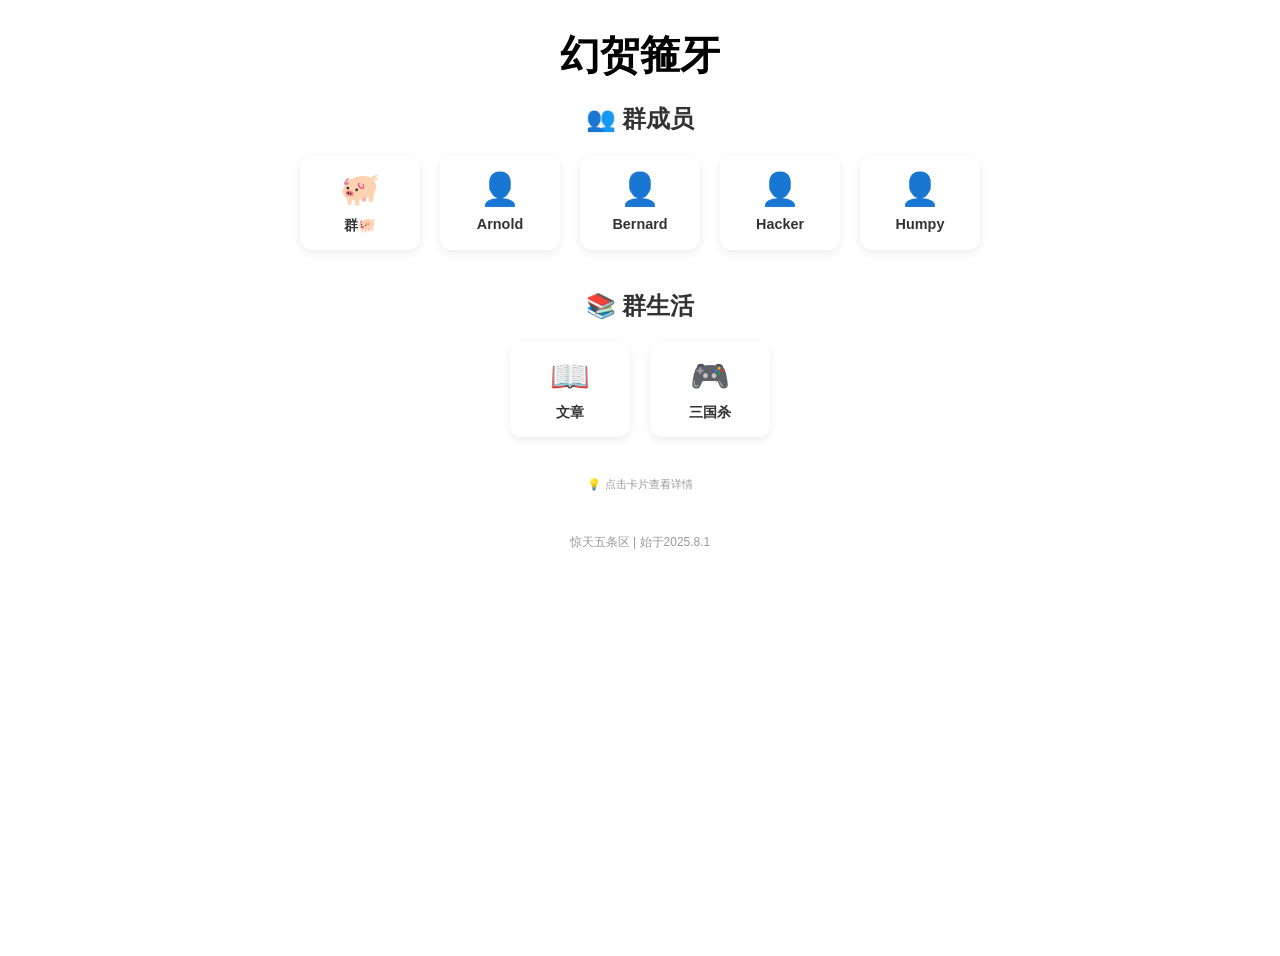
==== index.html @ 420e8fb6 "调整文件夹位置" ====
<!DOCTYPE html> <!--这是一个html文档，告诉浏览器用标准模式编辑-->
<html lang="zh-CN"> <!--根标签，声明语言是中文-->
<head>
    <meta charset="UTF-8"> <!--声明字符为UTF-8-->
    <meta name="viewport" content="width=device-width, initial-scale=1.0"> <!--手机适配-->
    <title>幻贺箍牙</title> <!--标题-->
    <style> <!--开始写CSS-->
        * { /* 第一块：文档声明与头部 */
            margin: 0; /* 去掉默认外边距 */
            padding: 0; /* 去掉默认内边距 */
            box-sizing: border-box; /* 让宽高的计算在width内部 */
        }

        body { /* 第二块：全局样式和body */
            font-family: 'Segoe UI', Tahoma, Geneva, Verdana, sans-serif; /* 字体 */
            background: white;  /* 背景：白色 */
            min-height: 100vh;  /* 最小高度：沾满整个屏幕视口 */
            padding: 20px 40px; /* 内边距（上下20 左右40） */
        }

        /* 第三块：容器样式 */
        .container { 
            max-width: 1200px; /* 宽度上限 */
            margin: 0 auto; /* 上下0，左右自动 实现水平居中 */
            width: 100%; /* 宽度占满到上限 */
        }

        .group-name { 
            font-size: 2.5rem; /* 字号 */
            font-weight: bold; /* 粗体 */
            text-align: center; /* 居中 */
            margin-bottom: 20px; /* 下边距 */
        }

        /* 第四块：板块和卡片样式 */
        .section {
            margin-bottom: 40px; /* 每个板块下方留空白 */   
        }

        .section-title { 
            font-size: 1.5rem; /* 字体 */
            font-weight: bold; /* 粗体 */
            text-align: center; /* 居中 */
            margin-bottom: 20px; /* 下边距 */
            color: #333; /* 色号 */
        }

        .grid {
            display: flex; /* 弹性布局，使得能够排成一列 */
            justify-content: center; /* 子元素水平居中 */
            gap: 20px;
            flex-wrap: wrap;
        }

        .card {
            background: white; /* 白底 */
            border-radius: 12px; /* 圆角12像素 */
            padding: 15px 10px;/* 内边距（上下 左右） */
            text-align: center; /* 文字居中 */
            cursor: pointer; /* 鼠标悬停 */
            flex: 1; /* 弹性放大 */
            min-width: 80px; /* 最小宽度 */
            max-width: 100px; /* 宽度最大值 */
            box-shadow: 0 3px 10px rgba(0,0,0,0.08); /* 阴影效果 */
            transition: transform 0.2s, box-shadow 0.2s;
        }

        .card:hover {
            transform: translateY(-3px);
            box-shadow: 0 5px 15px rgba(0,0,0,0.15);
        }

        .card-avatar {
            font-size: 2rem; /* 头像和emoji大小 */
            margin-bottom: 8px; /* 和下方名字之间的距离 */
        }

        .card-name {
            font-size: 0.9rem; /* 名字字号 */
            font-weight: 600; /* 半粗体 */
            color: #333; /* 色号 */
        }

        /* 第五块：详情区域 - 小批注样式 */
        .detail-section { /* 外壳容器 */
            margin: 10px 0 30px; /* 上 左右 下 */
            text-align: center; /* 内容居中 */
        }

        .detail-card { /* 点击后出现的卡片详情 */
            background: #f5f5f5; /* 背景色号 */
            padding: 8px 15px; /* 内间距 上下 左右 */
            display: inline-flex; /* 弹性盒子 */
            align-items: center; /* 垂直居中 */
            justify-content: center; /* 水平居中 */
            gap: 12px; /* 子元素间距 */
            flex-wrap: wrap; /* 换行 */
        }

        .detail-avatar {/* 头像 */
            width: 30px; /* 宽度 */
            height: 30px; /* 高度 */
            border-radius: 50%; /* 圆形 */
            object-fit: cover; /* 裁剪方式：覆盖整个区域 */
        }

        .detail-card h1 {/* 昵称 */
            font-size: 0.85rem; /* 字号 */
            color: #333; /* 颜色 */
        }

        .detail-bio, /* 姓名缩写 */
        .detail-info p { /* 学校 */
            font-size: 0.75rem;
            color: #666;
        }

        .close-detail { /* 关闭按钮 */
            padding: 2px 10px; /* 内边距 */
            background: #ddd; /* 色号 */
            border: none; /* 无边框 */
            border-radius: 12px; /* 圆角 */
            cursor: pointer; /* 手动光标 */
            font-size: 0.7rem; /* 小字号 */
        }

        .empty-detail { /* 未点击时的提示样式 */
            color: #999; /* 色号 */
            font-size: 0.7rem; /* 小字号 */
            background: transparent; /* 透明背景 */
        }

        .open-pdf-btn { /* 打开PDF */
            margin: 0;
            padding: 4px 12px;
            background: #4a90d9;
            color: white;
            border: none;
            border-radius: 16px;
            cursor: pointer;
            font-size: 0.75rem;
            transition: background 0.2s;
        }

        .open-pdf-btn:hover {
            background: #3a7bc8;
        }

        /* 游戏板块样式 */
        .game-gallery {
            background: #f5f5f5;
            border-radius: 16px;
            padding: 20px;
            text-align: center;
            display: inline-block;  /* 宽度根据内容自动撑开 */
            width: auto;            /* 不占满整行 */
            min-width: 200px;       /* 最小宽度 */
        }

        .game-images-grid {
            display: flex;
            justify-content: center;
            gap: 15px;
            flex-wrap: wrap;
            margin-bottom: 15px;
        }

        .game-img-card {
            cursor: pointer;
            border-radius: 12px;
            overflow: hidden;
            box-shadow: 0 2px 8px rgba(0,0,0,0.1);
            transition: transform 0.2s;
            width: 100px;
        }

        .game-img-card:hover {
            transform: scale(1.05);
        }

        .game-thumb {
            width: 100%;
            height: 80px;
            object-fit: cover;
            display: block;
        }

        /* 大图弹窗 */
        .lightbox {
            display: none;
            position: fixed;
            top: 0;
            left: 0;
            width: 100%;
            height: 100%;
            background: rgba(0,0,0,0.9);
            z-index: 1000;
            cursor: pointer;
            justify-content: center;
            align-items: center;
        }

        .lightbox-img {
            max-width: 90%;
            max-height: 90%;
            border-radius: 8px;
        }

        .lightbox-close {
            position: absolute;
            top: 20px;
            right: 35px;
            color: white;
            font-size: 40px;
            font-weight: bold;
            cursor: pointer;
        }

        /* 第六块：页脚+手机适配 */
        .footer-box {
            background: white; /* 背景色号 */
            border-radius: 10px; /* 圆角 */
            padding: 12px; /* 内边距 */
            text-align: center; /* 居中 */
            color: #999; /* 文字色号 */
            font-size: 0.75rem; /* 小字号 */
            margin-top: 20px; /* 上边距 */
        }

        /* 手机适配 */
        @media (max-width: 768px) {
            body {
                padding: 15px; /* 上下内边距 */
            }
            .group-name {
                font-size: 1.8rem; /* 群名称缩小 */
            }
            .section-title {
                font-size: 1.2rem; /* 板块标题缩小 */
            }
            .card {
                max-width: 70px; /* 卡片更窄 */
                padding: 10px 5px;/* 内边距缩小 */
            }
            .card-avatar {
                font-size: 1.5rem; /* 头像缩小 */
            }
            .card-name {
                font-size: 0.7rem;/* 名字字号缩小 */
            }
            .detail-card {
                padding: 5px 12px; /* 详情内边距缩小 */
                gap: 8px; /* 间距缩小 */
            }
            .game-img-card {
                width: 70px;
            }
            .game-thumb {
                height: 60px;
            }
        }
    </style>
</head>

<body> <!--第七块：HTML部分-->
    <!--容器第一层-->
    <div class="container"> 
        <!--容器第二层-->
        <div class="group-name">幻贺箍牙</div> <!--群名称--> 

        <!-- 群成员 -->
        <div class="section">
            <div class="section-title">👥 群成员</div>
            <div class="grid">
                <div class="card" data-type="member" data-id="owner">
                    <div class="card-avatar">🐖</div>
                    <div class="card-name">群🐖</div>
                </div>
                <div class="card" data-type="member" data-id="arnold">
                    <div class="card-avatar">👤</div>
                    <div class="card-name">Arnold</div>
                </div>
                <div class="card" data-type="member" data-id="bernard">
                    <div class="card-avatar">👤</div>
                    <div class="card-name">Bernard</div>
                </div>
                <div class="card" data-type="member" data-id="hacker">
                    <div class="card-avatar">👤</div>
                    <div class="card-name">Hacker</div>
                </div>
                <div class="card" data-type="member" data-id="humpy">
                    <div class="card-avatar">👤</div>
                    <div class="card-name">Humpy</div>
                </div>
            </div>
        </div>

        <!-- 群生活 -->
        <div class="section">
            <div class="section-title">📚 群生活</div>
            <div class="grid">
                <!-- 文章卡片 -->
                <div class="card" data-type="life" data-id="text">
                    <div class="card-avatar">📖</div>
                    <div class="card-name">文章</div>
                </div>

                <!-- 游戏相册卡片 -->
                <div class="card" data-type="game" data-id="game">
                    <div class="card-avatar">🎮</div>
                    <div class="card-name">三国杀</div>
                </div>
            </div>
        </div>

        <!-- 详情展示区 -->
        <div class="detail-section" id="detailSection">
            <div class="empty-detail">💡 点击卡片查看详情</div>
        </div>

        <div class="footer-box">惊天五条区 | 始于2025.8.1</div>
    </div>

    <script><!-- 第八块:JavaScript -->
        // 成员数据 一个对象，存储了每个成员的信息
        const membersData = {
            owner: {
                name: "群🐖",
                avatar: "群主.jpg",
                bio: "yrc",
                info: "北京邮电大学 电子（元）"
            },
            arnold: {
                name: "Arnold",
                avatar: "Arnold.jpg",
                bio: "ymz",
                info: "北京大学 计算机"
            },
            bernard: {
                name: "Bernard",
                avatar: "Bernard.jpg",
                bio: "fyl",
                info: "湖南大学 法学"
            },
            hacker: {
                name: "Hacker",
                avatar: "Hacker.jpg",
                bio: "ljr",
                info: "北京邮电大学 计算机"
            },
            humpy: {
                name: "Humpy",
                avatar: "Humpy.jpg",
                bio: "xzh",
                info: "北京工业大学 微电子"
            }
        };

        // 群生活数据
        const lifeData = {
            text: {
                name: "文章",
                avatar: "📖",
                pdf: "memorial.pdf"      // PDF 文件路径
            }
        };

        // 游戏数据
        const gameData = {
            game: {
                name: "游戏相册",
                avatar: "🎮",
                images: ["sanYan.jpg", "sanYang.jpg", "sanFu.jpg", "sanLi.jpg", "sanXie.jpg"]
            }
        };

        //获取页面上的详细容器（通过detailsection找到）
        const detailSection = document.getElementById('detailSection');

        //函数：显示成员详情
        function showMemberDetail(memberId) {
            const member = membersData[memberId];
            if (!member) return;

            const avatarHtml = member.avatar 
                ? `<img src="${member.avatar}" alt="${member.name}头像" class="detail-avatar">`
                : `<div class="detail-avatar" style="background:#ddd; width:28px; height:28px; border-radius:50%; display:inline-flex; align-items:center; justify-content:center; font-size:1rem;">👤</div>`;

            detailSection.innerHTML = `
                <div class="detail-card">
                    ${avatarHtml}
                    <h1>${member.name}</h1>
                    <div class="detail-bio">${member.bio}</div>
                    <div class="detail-info"><p>${member.info}</p></div>
                    <button class="close-detail" onclick="closeDetail()">✕</button>
                </div>
            `;
        }

        //函数：显示生活详情
        function showLifeDetail(lifeId) {
            const life = lifeData[lifeId];
            if (!life) return;

            // 判断是否有 pdf 文件（用于文章卡片）
            if (life.pdf) {
                detailSection.innerHTML = `
                    <div class="detail-card">
                        <div class="detail-avatar" style="background:#ddd; width:28px; height:28px; border-radius:50%; display:inline-flex; align-items:center; justify-content:center; font-size:1.2rem;">${life.avatar}</div>
                        <h1>${life.name}</h1>
                        <button class="open-pdf-btn" onclick="window.open('${life.pdf}')">📄 追忆似水年华</button>
                        <button class="close-detail" onclick="closeDetail()">✕</button>
                    </div>
                `;
                return;
            }
        }

        // 函数：显示游戏板块（5张图片缩略图）
        function showGameDetail(gameId) {
            const game = gameData[gameId];
            if (!game) return;

            // 生成5张图片的缩略图
            let imagesHtml = '';
            game.images.forEach(img => {
                imagesHtml += `
                    <div class="game-img-card" data-img="${img}">
                        <img src="${img}" alt="游戏图片" class="game-thumb">
                    </div>
                `;
            });

            detailSection.innerHTML = `
                <div class="game-gallery">
                    <div class="game-images-grid">
                        ${imagesHtml}
                    </div>
                    <button class="close-detail" onclick="closeDetail()">✕</button>
                </div>
            `;

            // 绑定每张图片的点击事件（点击后放大）
            document.querySelectorAll('.game-img-card').forEach(card => {
                card.addEventListener('click', function() {
                    const imgSrc = this.getAttribute('data-img');
                    showLightbox(imgSrc);
                });
            });
        }

        // 大图弹窗
        function showLightbox(imgSrc) {
            const lightbox = document.createElement('div');
            lightbox.className = 'lightbox';
            lightbox.innerHTML = `
                <span class="lightbox-close">&times;</span>
                <img src="${imgSrc}" class="lightbox-img">
            `;
            document.body.appendChild(lightbox);
            lightbox.style.display = 'flex';

            lightbox.addEventListener('click', function(e) {
                if (e.target === lightbox || e.target.className === 'lightbox-close') {
                    lightbox.remove();
                }
            });
        }

        //函数：关闭详情页面
        function closeDetail() {
            detailSection.innerHTML = '<div class="empty-detail">💡 点击卡片查看详情</div>';
        }

        // 绑定所有卡片的点击事件
        document.querySelectorAll('.card').forEach(card => {
            card.addEventListener('click', function() {
                const type = this.getAttribute('data-type');
                const id = this.getAttribute('data-id');
                
                if (type === 'member') {
                    showMemberDetail(id);
                } else if (type === 'life') {
                    showLifeDetail(id);
                } else if (type === 'game') {
                    showGameDetail(id);
                }
            });
        });
    </script>
</body>
</html>
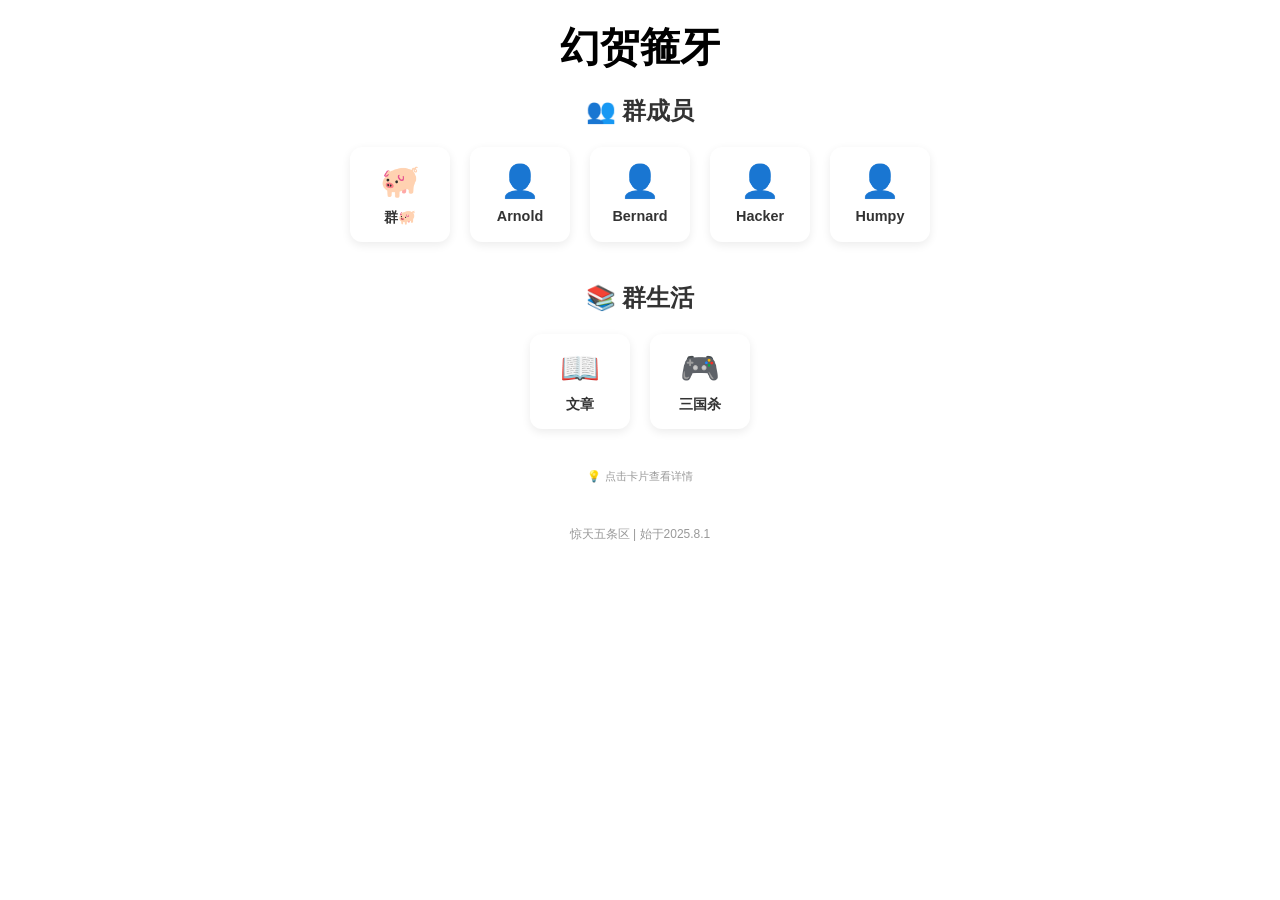
==== commit b45d056f: "优化" ====
--- a/index.html
+++ b/index.html
@@ -4,262 +4,7 @@
     <meta charset="UTF-8"> <!--声明字符为UTF-8-->
     <meta name="viewport" content="width=device-width, initial-scale=1.0"> <!--手机适配-->
     <title>幻贺箍牙</title> <!--标题-->
-    <style> <!--开始写CSS-->
-        * { /* 第一块：文档声明与头部 */
-            margin: 0; /* 去掉默认外边距 */
-            padding: 0; /* 去掉默认内边距 */
-            box-sizing: border-box; /* 让宽高的计算在width内部 */
-        }
-
-        body { /* 第二块：全局样式和body */
-            font-family: 'Segoe UI', Tahoma, Geneva, Verdana, sans-serif; /* 字体 */
-            background: white;  /* 背景：白色 */
-            min-height: 100vh;  /* 最小高度：沾满整个屏幕视口 */
-            padding: 20px 40px; /* 内边距（上下20 左右40） */
-        }
-
-        /* 第三块：容器样式 */
-        .container { 
-            max-width: 1200px; /* 宽度上限 */
-            margin: 0 auto; /* 上下0，左右自动 实现水平居中 */
-            width: 100%; /* 宽度占满到上限 */
-        }
-
-        .group-name { 
-            font-size: 2.5rem; /* 字号 */
-            font-weight: bold; /* 粗体 */
-            text-align: center; /* 居中 */
-            margin-bottom: 20px; /* 下边距 */
-        }
-
-        /* 第四块：板块和卡片样式 */
-        .section {
-            margin-bottom: 40px; /* 每个板块下方留空白 */   
-        }
-
-        .section-title { 
-            font-size: 1.5rem; /* 字体 */
-            font-weight: bold; /* 粗体 */
-            text-align: center; /* 居中 */
-            margin-bottom: 20px; /* 下边距 */
-            color: #333; /* 色号 */
-        }
-
-        .grid {
-            display: flex; /* 弹性布局，使得能够排成一列 */
-            justify-content: center; /* 子元素水平居中 */
-            gap: 20px;
-            flex-wrap: wrap;
-        }
-
-        .card {
-            background: white; /* 白底 */
-            border-radius: 12px; /* 圆角12像素 */
-            padding: 15px 10px;/* 内边距（上下 左右） */
-            text-align: center; /* 文字居中 */
-            cursor: pointer; /* 鼠标悬停 */
-            flex: 1; /* 弹性放大 */
-            min-width: 80px; /* 最小宽度 */
-            max-width: 100px; /* 宽度最大值 */
-            box-shadow: 0 3px 10px rgba(0,0,0,0.08); /* 阴影效果 */
-            transition: transform 0.2s, box-shadow 0.2s;
-        }
-
-        .card:hover {
-            transform: translateY(-3px);
-            box-shadow: 0 5px 15px rgba(0,0,0,0.15);
-        }
-
-        .card-avatar {
-            font-size: 2rem; /* 头像和emoji大小 */
-            margin-bottom: 8px; /* 和下方名字之间的距离 */
-        }
-
-        .card-name {
-            font-size: 0.9rem; /* 名字字号 */
-            font-weight: 600; /* 半粗体 */
-            color: #333; /* 色号 */
-        }
-
-        /* 第五块：详情区域 - 小批注样式 */
-        .detail-section { /* 外壳容器 */
-            margin: 10px 0 30px; /* 上 左右 下 */
-            text-align: center; /* 内容居中 */
-        }
-
-        .detail-card { /* 点击后出现的卡片详情 */
-            background: #f5f5f5; /* 背景色号 */
-            padding: 8px 15px; /* 内间距 上下 左右 */
-            display: inline-flex; /* 弹性盒子 */
-            align-items: center; /* 垂直居中 */
-            justify-content: center; /* 水平居中 */
-            gap: 12px; /* 子元素间距 */
-            flex-wrap: wrap; /* 换行 */
-        }
-
-        .detail-avatar {/* 头像 */
-            width: 30px; /* 宽度 */
-            height: 30px; /* 高度 */
-            border-radius: 50%; /* 圆形 */
-            object-fit: cover; /* 裁剪方式：覆盖整个区域 */
-        }
-
-        .detail-card h1 {/* 昵称 */
-            font-size: 0.85rem; /* 字号 */
-            color: #333; /* 颜色 */
-        }
-
-        .detail-bio, /* 姓名缩写 */
-        .detail-info p { /* 学校 */
-            font-size: 0.75rem;
-            color: #666;
-        }
-
-        .close-detail { /* 关闭按钮 */
-            padding: 2px 10px; /* 内边距 */
-            background: #ddd; /* 色号 */
-            border: none; /* 无边框 */
-            border-radius: 12px; /* 圆角 */
-            cursor: pointer; /* 手动光标 */
-            font-size: 0.7rem; /* 小字号 */
-        }
-
-        .empty-detail { /* 未点击时的提示样式 */
-            color: #999; /* 色号 */
-            font-size: 0.7rem; /* 小字号 */
-            background: transparent; /* 透明背景 */
-        }
-
-        .open-pdf-btn { /* 打开PDF */
-            margin: 0;
-            padding: 4px 12px;
-            background: #4a90d9;
-            color: white;
-            border: none;
-            border-radius: 16px;
-            cursor: pointer;
-            font-size: 0.75rem;
-            transition: background 0.2s;
-        }
-
-        .open-pdf-btn:hover {
-            background: #3a7bc8;
-        }
-
-        /* 游戏板块样式 */
-        .game-gallery {
-            background: #f5f5f5;
-            border-radius: 16px;
-            padding: 20px;
-            text-align: center;
-            display: inline-block;  /* 宽度根据内容自动撑开 */
-            width: auto;            /* 不占满整行 */
-            min-width: 200px;       /* 最小宽度 */
-        }
-
-        .game-images-grid {
-            display: flex;
-            justify-content: center;
-            gap: 15px;
-            flex-wrap: wrap;
-            margin-bottom: 15px;
-        }
-
-        .game-img-card {
-            cursor: pointer;
-            border-radius: 12px;
-            overflow: hidden;
-            box-shadow: 0 2px 8px rgba(0,0,0,0.1);
-            transition: transform 0.2s;
-            width: 100px;
-        }
-
-        .game-img-card:hover {
-            transform: scale(1.05);
-        }
-
-        .game-thumb {
-            width: 100%;
-            height: 80px;
-            object-fit: cover;
-            display: block;
-        }
-
-        /* 大图弹窗 */
-        .lightbox {
-            display: none;
-            position: fixed;
-            top: 0;
-            left: 0;
-            width: 100%;
-            height: 100%;
-            background: rgba(0,0,0,0.9);
-            z-index: 1000;
-            cursor: pointer;
-            justify-content: center;
-            align-items: center;
-        }
-
-        .lightbox-img {
-            max-width: 90%;
-            max-height: 90%;
-            border-radius: 8px;
-        }
-
-        .lightbox-close {
-            position: absolute;
-            top: 20px;
-            right: 35px;
-            color: white;
-            font-size: 40px;
-            font-weight: bold;
-            cursor: pointer;
-        }
-
-        /* 第六块：页脚+手机适配 */
-        .footer-box {
-            background: white; /* 背景色号 */
-            border-radius: 10px; /* 圆角 */
-            padding: 12px; /* 内边距 */
-            text-align: center; /* 居中 */
-            color: #999; /* 文字色号 */
-            font-size: 0.75rem; /* 小字号 */
-            margin-top: 20px; /* 上边距 */
-        }
-
-        /* 手机适配 */
-        @media (max-width: 768px) {
-            body {
-                padding: 15px; /* 上下内边距 */
-            }
-            .group-name {
-                font-size: 1.8rem; /* 群名称缩小 */
-            }
-            .section-title {
-                font-size: 1.2rem; /* 板块标题缩小 */
-            }
-            .card {
-                max-width: 70px; /* 卡片更窄 */
-                padding: 10px 5px;/* 内边距缩小 */
-            }
-            .card-avatar {
-                font-size: 1.5rem; /* 头像缩小 */
-            }
-            .card-name {
-                font-size: 0.7rem;/* 名字字号缩小 */
-            }
-            .detail-card {
-                padding: 5px 12px; /* 详情内边距缩小 */
-                gap: 8px; /* 间距缩小 */
-            }
-            .game-img-card {
-                width: 70px;
-            }
-            .game-thumb {
-                height: 60px;
-            }
-        }
-    </style>
+    <link rel="stylesheet" href="style.css">
 </head>
 
 <body> <!--第七块：HTML部分-->
@@ -320,173 +65,6 @@
 
         <div class="footer-box">惊天五条区 | 始于2025.8.1</div>
     </div>
-
-    <script><!-- 第八块:JavaScript -->
-        // 成员数据 一个对象，存储了每个成员的信息
-        const membersData = {
-            owner: {
-                name: "群🐖",
-                avatar: "群主.jpg",
-                bio: "yrc",
-                info: "北京邮电大学 电子（元）"
-            },
-            arnold: {
-                name: "Arnold",
-                avatar: "Arnold.jpg",
-                bio: "ymz",
-                info: "北京大学 计算机"
-            },
-            bernard: {
-                name: "Bernard",
-                avatar: "Bernard.jpg",
-                bio: "fyl",
-                info: "湖南大学 法学"
-            },
-            hacker: {
-                name: "Hacker",
-                avatar: "Hacker.jpg",
-                bio: "ljr",
-                info: "北京邮电大学 计算机"
-            },
-            humpy: {
-                name: "Humpy",
-                avatar: "Humpy.jpg",
-                bio: "xzh",
-                info: "北京工业大学 微电子"
-            }
-        };
-
-        // 群生活数据
-        const lifeData = {
-            text: {
-                name: "文章",
-                avatar: "📖",
-                pdf: "memorial.pdf"      // PDF 文件路径
-            }
-        };
-
-        // 游戏数据
-        const gameData = {
-            game: {
-                name: "游戏相册",
-                avatar: "🎮",
-                images: ["sanYan.jpg", "sanYang.jpg", "sanFu.jpg", "sanLi.jpg", "sanXie.jpg"]
-            }
-        };
-
-        //获取页面上的详细容器（通过detailsection找到）
-        const detailSection = document.getElementById('detailSection');
-
-        //函数：显示成员详情
-        function showMemberDetail(memberId) {
-            const member = membersData[memberId];
-            if (!member) return;
-
-            const avatarHtml = member.avatar 
-                ? `<img src="${member.avatar}" alt="${member.name}头像" class="detail-avatar">`
-                : `<div class="detail-avatar" style="background:#ddd; width:28px; height:28px; border-radius:50%; display:inline-flex; align-items:center; justify-content:center; font-size:1rem;">👤</div>`;
-
-            detailSection.innerHTML = `
-                <div class="detail-card">
-                    ${avatarHtml}
-                    <h1>${member.name}</h1>
-                    <div class="detail-bio">${member.bio}</div>
-                    <div class="detail-info"><p>${member.info}</p></div>
-                    <button class="close-detail" onclick="closeDetail()">✕</button>
-                </div>
-            `;
-        }
-
-        //函数：显示生活详情
-        function showLifeDetail(lifeId) {
-            const life = lifeData[lifeId];
-            if (!life) return;
-
-            // 判断是否有 pdf 文件（用于文章卡片）
-            if (life.pdf) {
-                detailSection.innerHTML = `
-                    <div class="detail-card">
-                        <div class="detail-avatar" style="background:#ddd; width:28px; height:28px; border-radius:50%; display:inline-flex; align-items:center; justify-content:center; font-size:1.2rem;">${life.avatar}</div>
-                        <h1>${life.name}</h1>
-                        <button class="open-pdf-btn" onclick="window.open('${life.pdf}')">📄 追忆似水年华</button>
-                        <button class="close-detail" onclick="closeDetail()">✕</button>
-                    </div>
-                `;
-                return;
-            }
-        }
-
-        // 函数：显示游戏板块（5张图片缩略图）
-        function showGameDetail(gameId) {
-            const game = gameData[gameId];
-            if (!game) return;
-
-            // 生成5张图片的缩略图
-            let imagesHtml = '';
-            game.images.forEach(img => {
-                imagesHtml += `
-                    <div class="game-img-card" data-img="${img}">
-                        <img src="${img}" alt="游戏图片" class="game-thumb">
-                    </div>
-                `;
-            });
-
-            detailSection.innerHTML = `
-                <div class="game-gallery">
-                    <div class="game-images-grid">
-                        ${imagesHtml}
-                    </div>
-                    <button class="close-detail" onclick="closeDetail()">✕</button>
-                </div>
-            `;
-
-            // 绑定每张图片的点击事件（点击后放大）
-            document.querySelectorAll('.game-img-card').forEach(card => {
-                card.addEventListener('click', function() {
-                    const imgSrc = this.getAttribute('data-img');
-                    showLightbox(imgSrc);
-                });
-            });
-        }
-
-        // 大图弹窗
-        function showLightbox(imgSrc) {
-            const lightbox = document.createElement('div');
-            lightbox.className = 'lightbox';
-            lightbox.innerHTML = `
-                <span class="lightbox-close">&times;</span>
-                <img src="${imgSrc}" class="lightbox-img">
-            `;
-            document.body.appendChild(lightbox);
-            lightbox.style.display = 'flex';
-
-            lightbox.addEventListener('click', function(e) {
-                if (e.target === lightbox || e.target.className === 'lightbox-close') {
-                    lightbox.remove();
-                }
-            });
-        }
-
-        //函数：关闭详情页面
-        function closeDetail() {
-            detailSection.innerHTML = '<div class="empty-detail">💡 点击卡片查看详情</div>';
-        }
-
-        // 绑定所有卡片的点击事件
-        document.querySelectorAll('.card').forEach(card => {
-            card.addEventListener('click', function() {
-                const type = this.getAttribute('data-type');
-                const id = this.getAttribute('data-id');
-                
-                if (type === 'member') {
-                    showMemberDetail(id);
-                } else if (type === 'life') {
-                    showLifeDetail(id);
-                } else if (type === 'game') {
-                    showGameDetail(id);
-                }
-            });
-        });
-    </script>
+    <script src="script.js"></script>
 </body>
 </html>
--- a/style.css
+++ b/style.css
@@ -0,0 +1,255 @@
+
+* { /* 第一块：文档声明与头部 */
+    margin: 0; /* 去掉默认外边距 */
+    padding: 0; /* 去掉默认内边距 */
+    box-sizing: border-box; /* 让宽高的计算在width内部 */
+}
+
+body { /* 第二块：全局样式和body */
+    font-family: 'Segoe UI', Tahoma, Geneva, Verdana, sans-serif; /* 字体 */
+    background: white;  /* 背景：白色 */
+    min-height: 100vh;  /* 最小高度：沾满整个屏幕视口 */
+    padding: 20px 40px; /* 内边距（上下20 左右40） */
+}
+
+/* 第三块：容器样式 */
+.container { 
+    max-width: 1200px; /* 宽度上限 */
+    margin: 0 auto; /* 上下0，左右自动 实现水平居中 */
+    width: 100%; /* 宽度占满到上限 */
+}
+
+.group-name { 
+    font-size: 2.5rem; /* 字号 */
+    font-weight: bold; /* 粗体 */
+    text-align: center; /* 居中 */
+    margin-bottom: 20px; /* 下边距 */
+}
+
+/* 第四块：板块和卡片样式 */
+.section {
+    margin-bottom: 40px; /* 每个板块下方留空白 */   
+}
+
+.section-title { 
+    font-size: 1.5rem; /* 字体 */
+    font-weight: bold; /* 粗体 */
+    text-align: center; /* 居中 */
+    margin-bottom: 20px; /* 下边距 */
+    color: #333; /* 色号 */
+}
+
+.grid {
+    display: flex; /* 弹性布局，使得能够排成一列 */
+    justify-content: center; /* 子元素水平居中 */
+    gap: 20px;
+    flex-wrap: wrap;
+}
+
+.card {
+    background: white; /* 白底 */
+    border-radius: 12px; /* 圆角12像素 */
+    padding: 15px 10px;/* 内边距（上下 左右） */
+    text-align: center; /* 文字居中 */
+    cursor: pointer; /* 鼠标悬停 */
+    flex: 1; /* 弹性放大 */
+    min-width: 80px; /* 最小宽度 */
+    max-width: 100px; /* 宽度最大值 */
+    box-shadow: 0 3px 10px rgba(0,0,0,0.08); /* 阴影效果 */
+    transition: transform 0.2s, box-shadow 0.2s;
+}
+
+.card:hover {
+    transform: translateY(-3px);
+    box-shadow: 0 5px 15px rgba(0,0,0,0.15);
+}
+
+.card-avatar {
+    font-size: 2rem; /* 头像和emoji大小 */
+    margin-bottom: 8px; /* 和下方名字之间的距离 */
+}
+
+.card-name {
+    font-size: 0.9rem; /* 名字字号 */
+    font-weight: 600; /* 半粗体 */
+    color: #333; /* 色号 */
+}
+
+/* 第五块：详情区域 - 小批注样式 */
+.detail-section { /* 外壳容器 */
+    margin: 10px 0 30px; /* 上 左右 下 */
+    text-align: center; /* 内容居中 */
+}
+
+.detail-card { /* 点击后出现的卡片详情 */
+    background: #f5f5f5; /* 背景色号 */
+    padding: 8px 15px; /* 内间距 上下 左右 */
+    display: inline-flex; /* 弹性盒子 */
+    align-items: center; /* 垂直居中 */
+    justify-content: center; /* 水平居中 */
+    gap: 12px; /* 子元素间距 */
+    flex-wrap: wrap; /* 换行 */
+}
+
+.detail-avatar {/* 头像 */
+    width: 30px; /* 宽度 */
+    height: 30px; /* 高度 */
+    border-radius: 50%; /* 圆形 */
+    object-fit: cover; /* 裁剪方式：覆盖整个区域 */
+}
+
+.detail-card h1 {/* 昵称 */
+    font-size: 0.85rem; /* 字号 */
+    color: #333; /* 颜色 */
+}
+
+.detail-bio, /* 姓名缩写 */
+.detail-info p { /* 学校 */
+    font-size: 0.75rem;
+    color: #666;
+}
+
+.close-detail { /* 关闭按钮 */
+    padding: 2px 10px; /* 内边距 */
+    background: #ddd; /* 色号 */
+    border: none; /* 无边框 */
+    border-radius: 12px; /* 圆角 */
+    cursor: pointer; /* 手动光标 */
+    font-size: 0.7rem; /* 小字号 */
+}
+
+.empty-detail { /* 未点击时的提示样式 */
+    color: #999; /* 色号 */
+    font-size: 0.7rem; /* 小字号 */
+    background: transparent; /* 透明背景 */
+}
+
+.open-pdf-btn { /* 打开PDF */
+    margin: 0;
+    padding: 4px 12px;
+    background: #4a90d9;
+    color: white;
+    border: none;
+    border-radius: 16px;
+    cursor: pointer;
+    font-size: 0.75rem;
+    transition: background 0.2s;
+}
+
+.open-pdf-btn:hover {
+    background: #3a7bc8;
+}
+
+/* 游戏板块样式 */
+.game-gallery {
+    background: #f5f5f5;
+    border-radius: 16px;
+    padding: 20px;
+    text-align: center;
+    display: inline-block;  /* 宽度根据内容自动撑开 */
+    width: auto;            /* 不占满整行 */
+    min-width: 200px;       /* 最小宽度 */
+}
+
+.game-images-grid {
+    display: flex;
+    justify-content: center;
+    gap: 15px;
+    flex-wrap: wrap;
+    margin-bottom: 15px;
+}
+
+.game-img-card {
+    cursor: pointer;
+    border-radius: 12px;
+    overflow: hidden;
+    box-shadow: 0 2px 8px rgba(0,0,0,0.1);
+    transition: transform 0.2s;
+    width: 100px;
+}
+
+.game-img-card:hover {
+    transform: scale(1.05);
+}
+
+.game-thumb {
+    width: 100%;
+    height: 80px;
+    object-fit: cover;
+    display: block;
+}
+
+/* 大图弹窗 */
+.lightbox {
+    display: none;
+    position: fixed;
+    top: 0;
+    left: 0;
+    width: 100%;
+    height: 100%;
+    background: rgba(0,0,0,0.9);
+    z-index: 1000;
+    cursor: pointer;
+    justify-content: center;
+    align-items: center;
+}
+
+.lightbox-img {
+    max-width: 90%;
+    max-height: 90%;
+    border-radius: 8px;
+}
+
+.lightbox-close {
+    position: absolute;
+    top: 20px;
+    right: 35px;
+    color: white;
+    font-size: 40px;
+    font-weight: bold;
+    cursor: pointer;
+}
+
+/* 第六块：页脚+手机适配 */
+.footer-box {
+    background: white; /* 背景色号 */
+    border-radius: 10px; /* 圆角 */
+    padding: 12px; /* 内边距 */
+    text-align: center; /* 居中 */
+    color: #999; /* 文字色号 */
+    font-size: 0.75rem; /* 小字号 */
+    margin-top: 20px; /* 上边距 */
+}
+
+/* 手机适配 */
+@media (max-width: 768px) {
+    body {
+        padding: 15px; /* 上下内边距 */
+    }
+    .group-name {
+        font-size: 1.8rem; /* 群名称缩小 */
+    }
+    .section-title {
+        font-size: 1.2rem; /* 板块标题缩小 */
+    }
+    .card {
+        max-width: 70px; /* 卡片更窄 */
+        padding: 10px 5px;/* 内边距缩小 */
+    }
+    .card-avatar {
+        font-size: 1.5rem; /* 头像缩小 */
+    }
+    .card-name {
+        font-size: 0.7rem;/* 名字字号缩小 */
+    }
+    .detail-card {
+        padding: 5px 12px; /* 详情内边距缩小 */
+        gap: 8px; /* 间距缩小 */
+    }
+    .game-img-card {
+        width: 70px;
+    }
+    .game-thumb {
+        height: 60px;
+    }
+}
